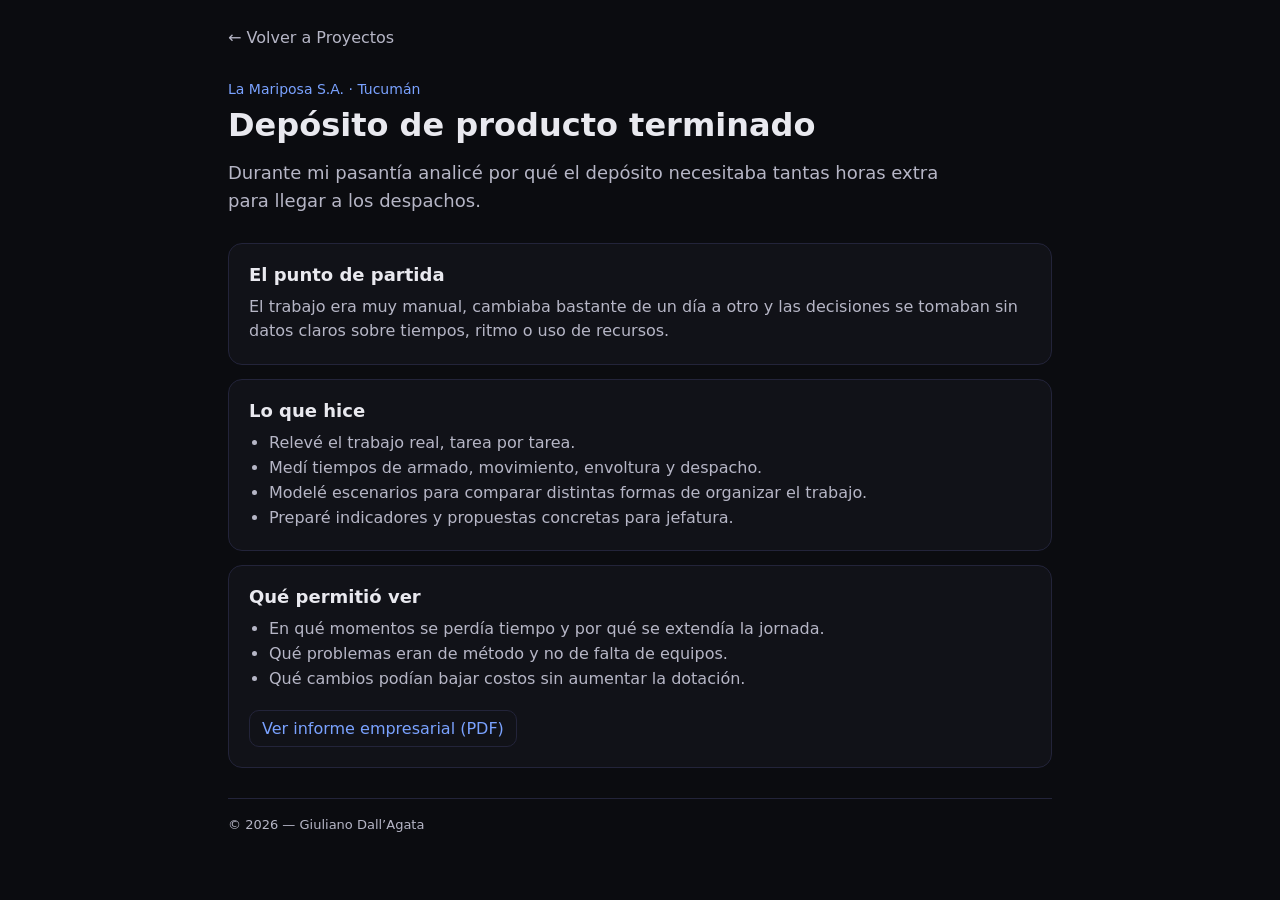
==== projects/deposito.html @ 12d87152 "Split portfolio into individual project pages" ====
<!doctype html><html lang="es"><head><meta charset="utf-8"><meta name="viewport" content="width=device-width,initial-scale=1"><title>Depósito de producto terminado — Giuliano Dall’Agata</title><link rel="stylesheet" href="./styles.css"></head><body><main class="wrap"><a class="back" href="../index.html">← Volver a Proyectos</a><p class="eyebrow">La Mariposa S.A. · Tucumán</p><h1>Depósito de producto terminado</h1><p class="lead">Durante mi pasantía analicé por qué el depósito necesitaba tantas horas extra para llegar a los despachos.</p><section class="card"><h2>El punto de partida</h2><p>El trabajo era muy manual, cambiaba bastante de un día a otro y las decisiones se tomaban sin datos claros sobre tiempos, ritmo o uso de recursos.</p></section><section class="card"><h2>Lo que hice</h2><ul><li>Relevé el trabajo real, tarea por tarea.</li><li>Medí tiempos de armado, movimiento, envoltura y despacho.</li><li>Modelé escenarios para comparar distintas formas de organizar el trabajo.</li><li>Preparé indicadores y propuestas concretas para jefatura.</li></ul></section><section class="card"><h2>Qué permitió ver</h2><ul><li>En qué momentos se perdía tiempo y por qué se extendía la jornada.</li><li>Qué problemas eran de método y no de falta de equipos.</li><li>Qué cambios podían bajar costos sin aumentar la dotación.</li></ul><div class="links"><a href="../assets/informe-deposito-la-mariposa.pdf" target="_blank">Ver informe empresarial (PDF)</a></div></section><footer>© 2026 — Giuliano Dall’Agata</footer></main></body></html>
---- projects/styles.css ----
:root { --bg:#0b0c10; --card:#111218; --text:#e9e9ef; --muted:#b6b6c6; --accent:#7aa2ff; --line:#23243a; }
* { box-sizing:border-box; } body { margin:0; font-family:ui-sans-serif,system-ui,-apple-system,Segoe UI,Roboto,Arial; background:var(--bg); color:var(--text); }
.wrap { max-width:860px; margin:0 auto; padding:28px 18px 60px; } a { color:var(--accent); text-decoration:none; } a:hover { text-decoration:underline; }
.back { display:inline-block; margin-bottom:34px; color:var(--muted); }.back:hover { color:var(--text); }.eyebrow { color:var(--accent); font-size:14px; margin:0 0 10px; }
h1 { margin:0; font-size:32px; line-height:1.18; } .lead { color:var(--muted); font-size:18px; line-height:1.55; max-width:65ch; margin:14px 0 28px; }
.card { background:var(--card); border:1px solid var(--line); border-radius:14px; padding:20px; margin-top:14px; }.card h2 { margin:0 0 10px; font-size:18px; }.card p,.card li { color:var(--muted); line-height:1.55; }.card p { margin:0; }.card ul { margin:8px 0 0; padding-left:20px; }
.kpis { display:flex; flex-wrap:wrap; gap:8px; margin-top:14px; }.kpi { border:1px solid var(--line); border-radius:999px; padding:7px 10px; color:var(--text); font-size:13px; }.media { width:100%; display:block; border:1px solid var(--line); border-radius:10px; margin-top:14px; }.caption { color:var(--muted); font-size:13px; margin-top:7px; }
.links { display:flex; gap:10px; flex-wrap:wrap; margin-top:18px; }.links a { border:1px solid var(--line); border-radius:10px; padding:8px 12px; } footer { margin-top:30px; border-top:1px solid var(--line); padding-top:18px; color:var(--muted); font-size:13px; }
@media (max-width:620px){ h1 { font-size:27px; }.lead { font-size:17px; } }
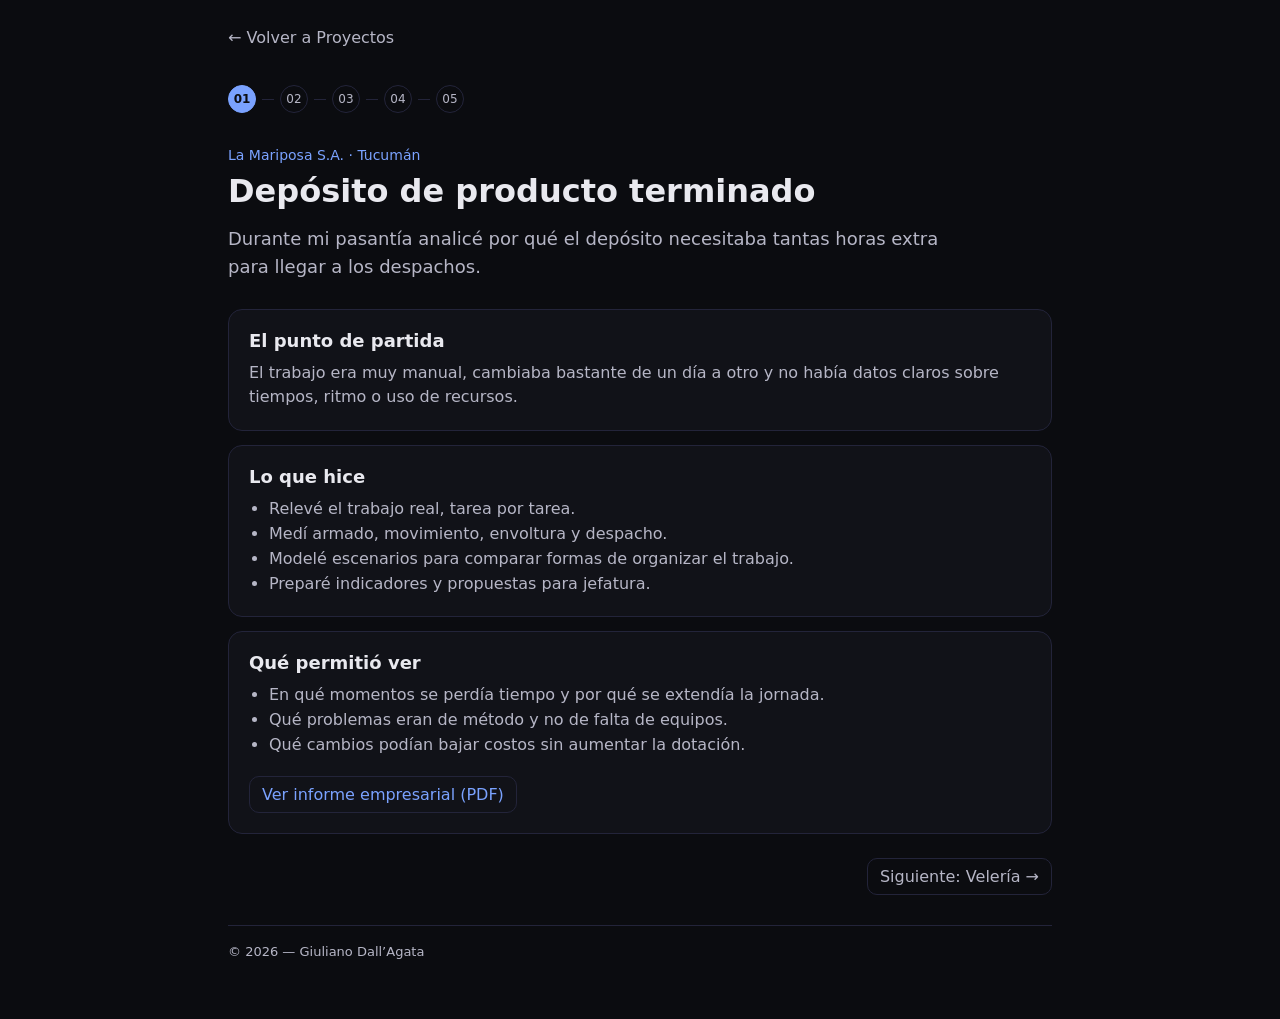
==== commit f1cba75d: "Add project journey navigation" ====
--- a/projects/deposito.html
+++ b/projects/deposito.html
@@ -1 +1 @@
-<!doctype html><html lang="es"><head><meta charset="utf-8"><meta name="viewport" content="width=device-width,initial-scale=1"><title>Depósito de producto terminado — Giuliano Dall’Agata</title><link rel="stylesheet" href="./styles.css"></head><body><main class="wrap"><a class="back" href="../index.html">← Volver a Proyectos</a><p class="eyebrow">La Mariposa S.A. · Tucumán</p><h1>Depósito de producto terminado</h1><p class="lead">Durante mi pasantía analicé por qué el depósito necesitaba tantas horas extra para llegar a los despachos.</p><section class="card"><h2>El punto de partida</h2><p>El trabajo era muy manual, cambiaba bastante de un día a otro y las decisiones se tomaban sin datos claros sobre tiempos, ritmo o uso de recursos.</p></section><section class="card"><h2>Lo que hice</h2><ul><li>Relevé el trabajo real, tarea por tarea.</li><li>Medí tiempos de armado, movimiento, envoltura y despacho.</li><li>Modelé escenarios para comparar distintas formas de organizar el trabajo.</li><li>Preparé indicadores y propuestas concretas para jefatura.</li></ul></section><section class="card"><h2>Qué permitió ver</h2><ul><li>En qué momentos se perdía tiempo y por qué se extendía la jornada.</li><li>Qué problemas eran de método y no de falta de equipos.</li><li>Qué cambios podían bajar costos sin aumentar la dotación.</li></ul><div class="links"><a href="../assets/informe-deposito-la-mariposa.pdf" target="_blank">Ver informe empresarial (PDF)</a></div></section><footer>© 2026 — Giuliano Dall’Agata</footer></main></body></html>
+<!doctype html><html lang="es"><head><meta charset="utf-8"><meta name="viewport" content="width=device-width,initial-scale=1"><title>Depósito — Giuliano Dall’Agata</title><link rel="stylesheet" href="./styles.css"></head><body><main class="wrap"><a class="back" href="../index.html">← Volver a Proyectos</a><nav class="journey" aria-label="Recorrido de proyectos"><a class="current" href="deposito.html">01</a><span></span><a href="veleria.html">02</a><span></span><a href="tesis-deposito.html">03</a><span></span><a href="iiot.html">04</a><span></span><a href="odoo.html">05</a></nav><p class="eyebrow">La Mariposa S.A. · Tucumán</p><h1>Depósito de producto terminado</h1><p class="lead">Durante mi pasantía analicé por qué el depósito necesitaba tantas horas extra para llegar a los despachos.</p><section class="card"><h2>El punto de partida</h2><p>El trabajo era muy manual, cambiaba bastante de un día a otro y no había datos claros sobre tiempos, ritmo o uso de recursos.</p></section><section class="card"><h2>Lo que hice</h2><ul><li>Relevé el trabajo real, tarea por tarea.</li><li>Medí armado, movimiento, envoltura y despacho.</li><li>Modelé escenarios para comparar formas de organizar el trabajo.</li><li>Preparé indicadores y propuestas para jefatura.</li></ul></section><section class="card"><h2>Qué permitió ver</h2><ul><li>En qué momentos se perdía tiempo y por qué se extendía la jornada.</li><li>Qué problemas eran de método y no de falta de equipos.</li><li>Qué cambios podían bajar costos sin aumentar la dotación.</li></ul><div class="links"><a href="../assets/informe-deposito-la-mariposa.pdf" target="_blank">Ver informe empresarial (PDF)</a></div></section><div class="project-nav"><span></span><a href="veleria.html">Siguiente: Velería →</a></div><footer>© 2026 — Giuliano Dall’Agata</footer></main></body></html>
--- a/projects/styles.css
+++ b/projects/styles.css
@@ -2,8 +2,10 @@
 * { box-sizing:border-box; } body { margin:0; font-family:ui-sans-serif,system-ui,-apple-system,Segoe UI,Roboto,Arial; background:var(--bg); color:var(--text); }
 .wrap { max-width:860px; margin:0 auto; padding:28px 18px 60px; } a { color:var(--accent); text-decoration:none; } a:hover { text-decoration:underline; }
 .back { display:inline-block; margin-bottom:34px; color:var(--muted); }.back:hover { color:var(--text); }.eyebrow { color:var(--accent); font-size:14px; margin:0 0 10px; }
+.journey { display:flex; align-items:center; gap:6px; margin:0 0 26px; overflow-x:auto; padding:4px 0 8px; }.journey a { flex:0 0 auto; width:28px; height:28px; display:grid; place-items:center; border:1px solid var(--line); border-radius:50%; color:var(--muted); font-size:12px; }.journey a.current { border-color:var(--accent); background:var(--accent); color:#0b0c10; font-weight:700; }.journey span { flex:0 0 12px; height:1px; background:var(--line); }
 h1 { margin:0; font-size:32px; line-height:1.18; } .lead { color:var(--muted); font-size:18px; line-height:1.55; max-width:65ch; margin:14px 0 28px; }
 .card { background:var(--card); border:1px solid var(--line); border-radius:14px; padding:20px; margin-top:14px; }.card h2 { margin:0 0 10px; font-size:18px; }.card p,.card li { color:var(--muted); line-height:1.55; }.card p { margin:0; }.card ul { margin:8px 0 0; padding-left:20px; }
 .kpis { display:flex; flex-wrap:wrap; gap:8px; margin-top:14px; }.kpi { border:1px solid var(--line); border-radius:999px; padding:7px 10px; color:var(--text); font-size:13px; }.media { width:100%; display:block; border:1px solid var(--line); border-radius:10px; margin-top:14px; }.caption { color:var(--muted); font-size:13px; margin-top:7px; }
 .links { display:flex; gap:10px; flex-wrap:wrap; margin-top:18px; }.links a { border:1px solid var(--line); border-radius:10px; padding:8px 12px; } footer { margin-top:30px; border-top:1px solid var(--line); padding-top:18px; color:var(--muted); font-size:13px; }
+.project-nav { display:flex; justify-content:space-between; gap:10px; margin-top:24px; }.project-nav a { border:1px solid var(--line); border-radius:10px; padding:8px 12px; color:var(--muted); }.project-nav a:hover { color:var(--text); text-decoration:none; border-color:var(--accent); }
 @media (max-width:620px){ h1 { font-size:27px; }.lead { font-size:17px; } }
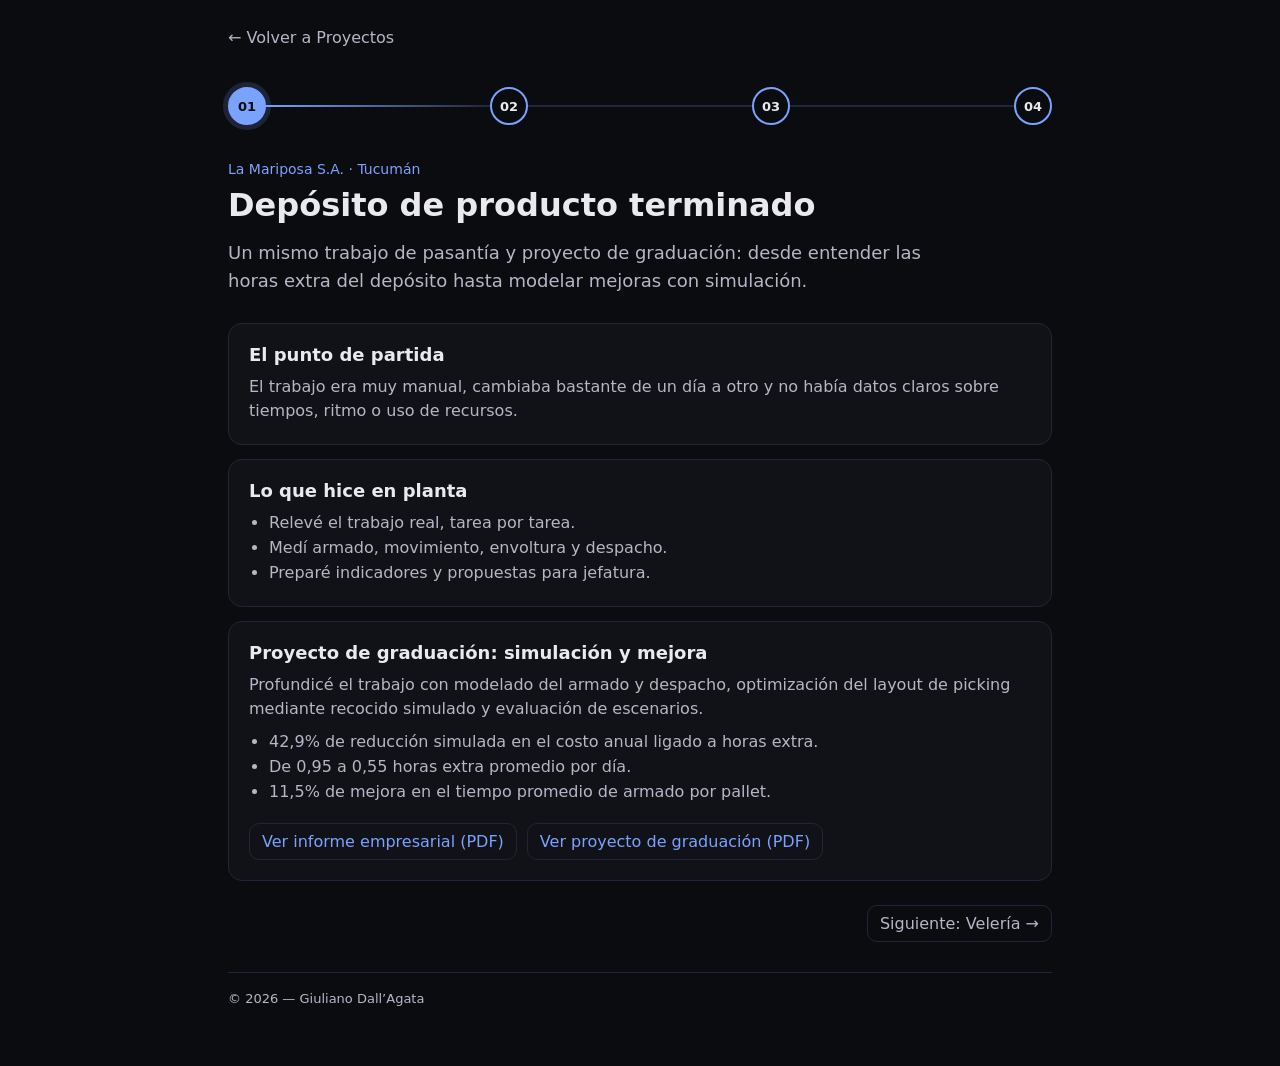
==== commit 0cb05255: "Merge warehouse projects and update journey" ====
--- a/projects/deposito.html
+++ b/projects/deposito.html
@@ -1 +1 @@
-<!doctype html><html lang="es"><head><meta charset="utf-8"><meta name="viewport" content="width=device-width,initial-scale=1"><title>Depósito — Giuliano Dall’Agata</title><link rel="stylesheet" href="./styles.css"></head><body><main class="wrap"><a class="back" href="../index.html">← Volver a Proyectos</a><nav class="journey" aria-label="Recorrido de proyectos"><a class="current" href="deposito.html">01</a><span></span><a href="veleria.html">02</a><span></span><a href="tesis-deposito.html">03</a><span></span><a href="iiot.html">04</a><span></span><a href="odoo.html">05</a></nav><p class="eyebrow">La Mariposa S.A. · Tucumán</p><h1>Depósito de producto terminado</h1><p class="lead">Durante mi pasantía analicé por qué el depósito necesitaba tantas horas extra para llegar a los despachos.</p><section class="card"><h2>El punto de partida</h2><p>El trabajo era muy manual, cambiaba bastante de un día a otro y no había datos claros sobre tiempos, ritmo o uso de recursos.</p></section><section class="card"><h2>Lo que hice</h2><ul><li>Relevé el trabajo real, tarea por tarea.</li><li>Medí armado, movimiento, envoltura y despacho.</li><li>Modelé escenarios para comparar formas de organizar el trabajo.</li><li>Preparé indicadores y propuestas para jefatura.</li></ul></section><section class="card"><h2>Qué permitió ver</h2><ul><li>En qué momentos se perdía tiempo y por qué se extendía la jornada.</li><li>Qué problemas eran de método y no de falta de equipos.</li><li>Qué cambios podían bajar costos sin aumentar la dotación.</li></ul><div class="links"><a href="../assets/informe-deposito-la-mariposa.pdf" target="_blank">Ver informe empresarial (PDF)</a></div></section><div class="project-nav"><span></span><a href="veleria.html">Siguiente: Velería →</a></div><footer>© 2026 — Giuliano Dall’Agata</footer></main></body></html>
+<!doctype html><html lang="es"><head><meta charset="utf-8"><meta name="viewport" content="width=device-width,initial-scale=1"><title>Depósito — Giuliano Dall’Agata</title><link rel="stylesheet" href="./styles.css"></head><body><main class="wrap"><a class="back" href="../index.html">← Volver a Proyectos</a><nav class="journey" aria-label="Recorrido de proyectos"><a class="current" href="deposito.html">01</a><span></span><a href="veleria.html">02</a><span></span><a href="iiot.html">03</a><span></span><a href="odoo.html">04</a></nav><p class="eyebrow">La Mariposa S.A. · Tucumán</p><h1>Depósito de producto terminado</h1><p class="lead">Un mismo trabajo de pasantía y proyecto de graduación: desde entender las horas extra del depósito hasta modelar mejoras con simulación.</p><section class="card"><h2>El punto de partida</h2><p>El trabajo era muy manual, cambiaba bastante de un día a otro y no había datos claros sobre tiempos, ritmo o uso de recursos.</p></section><section class="card"><h2>Lo que hice en planta</h2><ul><li>Relevé el trabajo real, tarea por tarea.</li><li>Medí armado, movimiento, envoltura y despacho.</li><li>Preparé indicadores y propuestas para jefatura.</li></ul></section><section class="card"><h2>Proyecto de graduación: simulación y mejora</h2><p>Profundicé el trabajo con modelado del armado y despacho, optimización del layout de picking mediante recocido simulado y evaluación de escenarios.</p><ul><li>42,9% de reducción simulada en el costo anual ligado a horas extra.</li><li>De 0,95 a 0,55 horas extra promedio por día.</li><li>11,5% de mejora en el tiempo promedio de armado por pallet.</li></ul><div class="links"><a href="../assets/informe-deposito-la-mariposa.pdf" target="_blank">Ver informe empresarial (PDF)</a><a href="../assets/tesis-deposito.pdf" target="_blank">Ver proyecto de graduación (PDF)</a></div></section><div class="project-nav"><span></span><a href="veleria.html">Siguiente: Velería →</a></div><footer>© 2026 — Giuliano Dall’Agata</footer></main></body></html>
--- a/projects/styles.css
+++ b/projects/styles.css
@@ -2,7 +2,7 @@
 * { box-sizing:border-box; } body { margin:0; font-family:ui-sans-serif,system-ui,-apple-system,Segoe UI,Roboto,Arial; background:var(--bg); color:var(--text); }
 .wrap { max-width:860px; margin:0 auto; padding:28px 18px 60px; } a { color:var(--accent); text-decoration:none; } a:hover { text-decoration:underline; }
 .back { display:inline-block; margin-bottom:34px; color:var(--muted); }.back:hover { color:var(--text); }.eyebrow { color:var(--accent); font-size:14px; margin:0 0 10px; }
-.journey { display:flex; align-items:center; gap:6px; margin:0 0 26px; overflow-x:auto; padding:4px 0 8px; }.journey a { flex:0 0 auto; width:28px; height:28px; display:grid; place-items:center; border:1px solid var(--line); border-radius:50%; color:var(--muted); font-size:12px; }.journey a.current { border-color:var(--accent); background:var(--accent); color:#0b0c10; font-weight:700; }.journey span { flex:0 0 12px; height:1px; background:var(--line); }
+.journey { display:flex; align-items:center; width:100%; margin:0 0 30px; padding:6px 0; }.journey a { position:relative; z-index:1; flex:0 0 auto; width:38px; height:38px; display:grid; place-items:center; border:2px solid var(--accent); border-radius:50%; background:var(--bg); color:var(--text); font-size:13px; font-weight:700; text-decoration:none; transition:background .15s,transform .15s; }.journey a:hover { background:#1a1c28; text-decoration:none; transform:scale(1.06); }.journey a.current { background:var(--accent); color:#0b0c10; box-shadow:0 0 0 5px rgba(122,162,255,.16); }.journey span { flex:1 1 auto; min-width:12px; height:2px; background:var(--line); }.journey a.current + span { background:linear-gradient(90deg,var(--accent),var(--line)); }
 h1 { margin:0; font-size:32px; line-height:1.18; } .lead { color:var(--muted); font-size:18px; line-height:1.55; max-width:65ch; margin:14px 0 28px; }
 .card { background:var(--card); border:1px solid var(--line); border-radius:14px; padding:20px; margin-top:14px; }.card h2 { margin:0 0 10px; font-size:18px; }.card p,.card li { color:var(--muted); line-height:1.55; }.card p { margin:0; }.card ul { margin:8px 0 0; padding-left:20px; }
 .kpis { display:flex; flex-wrap:wrap; gap:8px; margin-top:14px; }.kpi { border:1px solid var(--line); border-radius:999px; padding:7px 10px; color:var(--text); font-size:13px; }.media { width:100%; display:block; border:1px solid var(--line); border-radius:10px; margin-top:14px; }.caption { color:var(--muted); font-size:13px; margin-top:7px; }
